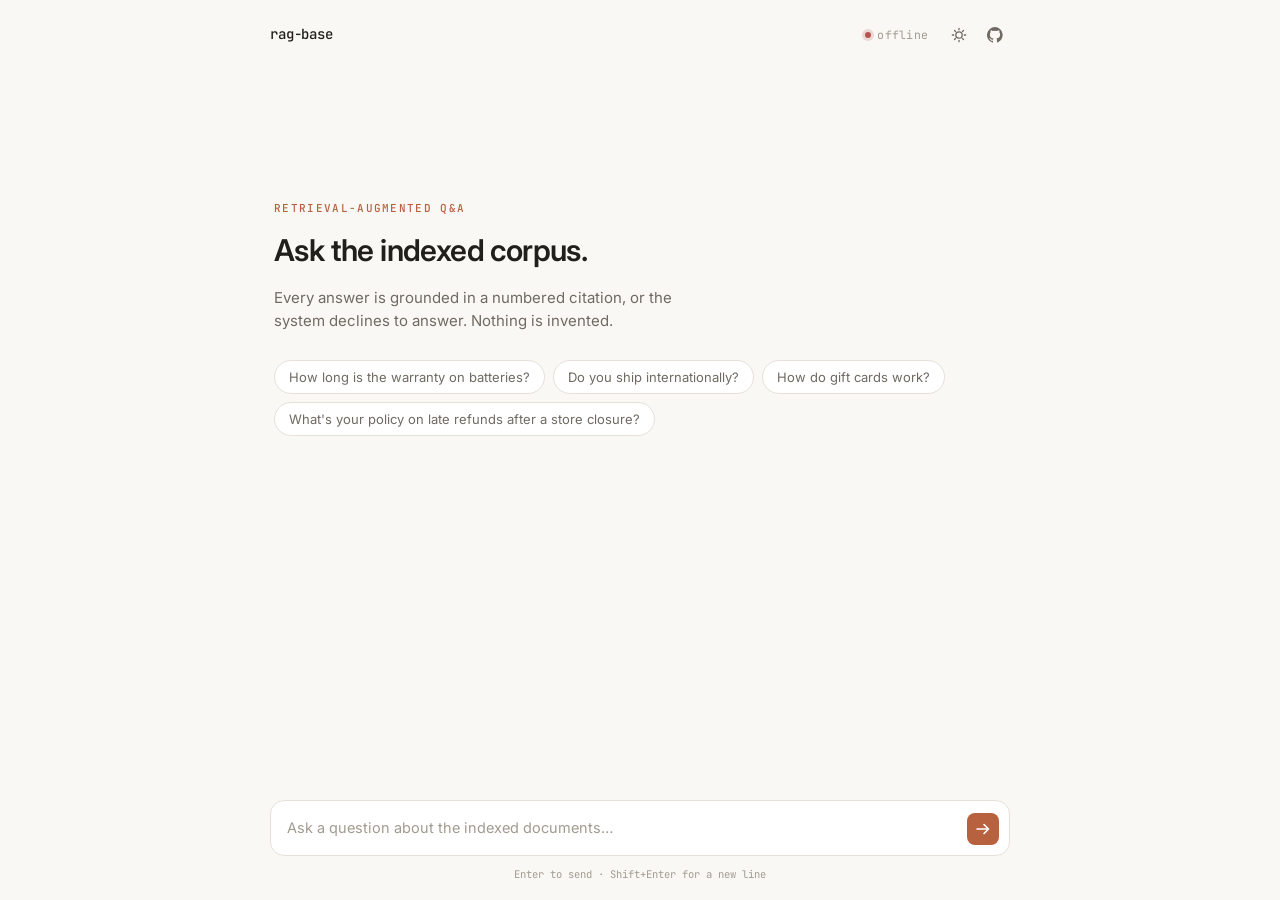
==== web/index.html @ 1f2db1ea "Add clarification-seeking: ask instead of guessing on underspecified questions New NEEDS_CLARIFICATI" ====
<!doctype html>
<html lang="en">
<head>
<meta charset="utf-8" />
<meta name="viewport" content="width=device-width, initial-scale=1" />
<title>rag-base</title>
<link rel="icon" href="data:," />
<link rel="preconnect" href="https://fonts.googleapis.com" />
<link rel="preconnect" href="https://fonts.gstatic.com" crossorigin />
<link href="https://fonts.googleapis.com/css2?family=Inter:wght@400;500;600;700&family=JetBrains+Mono:wght@400;500&display=swap" rel="stylesheet" />
<link rel="stylesheet" href="styles.css" />
</head>
<body>
<div class="app">

  <header class="topbar">
    <div class="brand">
      <span class="brand-mark" id="brand-name">rag-base</span>
    </div>
    <div class="topbar-right">
      <div class="index-status" id="index-status">
        <span class="dot" id="status-dot"></span>
        <span id="status-text">connecting&hellip;</span>
      </div>
      <button class="icon-btn" id="theme-toggle" title="Toggle theme" aria-label="Toggle theme">
        <svg id="icon-sun" width="16" height="16" viewBox="0 0 16 16" fill="none"><circle cx="8" cy="8" r="3.2" stroke="currentColor" stroke-width="1.3"/><path d="M8 1.3v1.4M8 13.3v1.4M2.7 8H1.3M14.7 8h-1.4M3.5 3.5l1 1M11.5 11.5l1 1M12.5 3.5l-1 1M4.5 11.5l-1 1" stroke="currentColor" stroke-width="1.3" stroke-linecap="round"/></svg>
        <svg id="icon-moon" width="16" height="16" viewBox="0 0 16 16" fill="none" style="display:none"><path d="M13.5 9.7A5.8 5.8 0 1 1 6.3 2.5a5 5 0 0 0 7.2 7.2z" stroke="currentColor" stroke-width="1.3" stroke-linejoin="round"/></svg>
      </button>
      <a class="icon-btn" id="source-link" href="https://github.com/jovanooovic/rag-base" target="_blank" rel="noopener" title="View source" aria-label="View source on GitHub">
        <svg width="16" height="16" viewBox="0 0 16 16" fill="currentColor"><path d="M8 0a8 8 0 0 0-2.53 15.59c.4.07.55-.17.55-.38l-.01-1.49c-2.23.48-2.7-1.07-2.7-1.07-.36-.93-.89-1.17-.89-1.17-.72-.5.06-.49.06-.49.8.06 1.23.83 1.23.83.71 1.23 1.87.87 2.33.67.07-.52.28-.87.5-1.08-1.78-.2-3.65-.89-3.65-3.96 0-.87.31-1.59.82-2.15-.08-.2-.36-1.02.08-2.13 0 0 .67-.22 2.2.82a7.6 7.6 0 0 1 4 0c1.53-1.04 2.2-.82 2.2-.82.44 1.11.16 1.93.08 2.13.51.56.82 1.28.82 2.15 0 3.08-1.88 3.75-3.66 3.95.29.25.54.73.54 1.48l-.01 2.2c0 .21.14.46.55.38A8 8 0 0 0 8 0z"/></svg>
      </a>
    </div>
  </header>

  <main class="chat" id="chat">
    <div class="empty-state" id="empty-state">
      <p class="empty-kicker">RETRIEVAL-AUGMENTED Q&amp;A</p>
      <h1>Ask the indexed corpus.</h1>
      <p class="empty-sub">Every answer is grounded in a numbered citation, or the system declines to answer. Nothing is invented.</p>
      <div class="suggestions" id="suggestions">
        <button class="chip" type="button">How long is the warranty on batteries?</button>
        <button class="chip" type="button">Do you ship internationally?</button>
        <button class="chip" type="button">How do gift cards work?</button>
        <button class="chip" type="button">What's your policy on late refunds after a store closure?</button>
      </div>
    </div>
  </main>

  <footer class="composer-wrap">
    <div class="composer">
      <textarea
        id="input"
        rows="1"
        placeholder="Ask a question about the indexed documents&hellip;"
        aria-label="Question"
      ></textarea>
      <button class="send-btn" id="send" aria-label="Send">
        <svg width="16" height="16" viewBox="0 0 16 16" fill="none"><path d="M2 8h11.5M9 3.5 13.5 8 9 12.5" stroke="currentColor" stroke-width="1.6" stroke-linecap="round" stroke-linejoin="round"/></svg>
      </button>
    </div>
    <p class="composer-hint">Enter to send &middot; Shift+Enter for a new line</p>
  </footer>

</div>

<template id="tpl-user">
  <div class="msg msg--user">
    <div class="bubble"></div>
  </div>
</template>

<template id="tpl-assistant">
  <div class="msg msg--assistant">
    <div class="bubble">
      <p class="answer-text"></p>
      <div class="citations"></div>
      <details class="retrieval-details">
        <summary>Retrieval details</summary>
        <table class="retrieval-table"><tbody></tbody></table>
      </details>
    </div>
    <div class="meta"></div>
  </div>
</template>

<template id="tpl-refusal">
  <div class="msg msg--assistant">
    <div class="bubble bubble--refused">
      <div class="refusal-label">Declined to answer</div>
      <p class="answer-text"></p>
    </div>
    <div class="meta"></div>
  </div>
</template>

<template id="tpl-clarify">
  <div class="msg msg--assistant">
    <div class="bubble bubble--clarify">
      <div class="clarify-label">Needs one more detail</div>
      <p class="answer-text"></p>
    </div>
    <div class="meta"></div>
  </div>
</template>

<template id="tpl-typing">
  <div class="msg msg--assistant msg--typing">
    <div class="bubble bubble--typing">
      <span class="typing-dot"></span><span class="typing-dot"></span><span class="typing-dot"></span>
    </div>
  </div>
</template>

<script src="app.js"></script>
</body>
</html>
---- web/styles.css ----
/* rag-base — chat console
   Warm, editorial dev-tool aesthetic. Deliberately not the blue/violet
   gradient-AI-chatbot template: one confident accent, restrained motion,
   monospace reserved for anything that is actually data.

   --accent is the only color a client deployment overrides (see /health's
   brand_accent, applied in app.js). --accent-strong/soft/soft-strong are
   derived from it via color-mix() so a single hex recolors the whole UI
   instead of four independently-maintained shades drifting out of sync. */

:root {
  --bg: #17161a;
  --bg-elevated: #201f24;
  --bg-elevated-2: #26242a;
  --border: #2d2b31;
  --border-soft: #232227;
  --text: #f2efea;
  --text-dim: #a6a1ac;
  --text-faint: #6d6a74;
  --accent: #cc7a5c;
  --accent-mix-toward: white;
  --accent-strong: color-mix(in srgb, var(--accent) 82%, var(--accent-mix-toward));
  --accent-soft: color-mix(in srgb, var(--accent) 14%, transparent);
  --accent-soft-strong: color-mix(in srgb, var(--accent) 24%, transparent);
  --warn: #d9a441;
  --warn-soft: rgba(217, 164, 65, 0.12);
  --ok: #7fae7a;
  --radius-sm: 6px;
  --radius: 10px;
  --radius-lg: 14px;
  --font-sans: "Inter", -apple-system, "Segoe UI", system-ui, sans-serif;
  --font-mono: "JetBrains Mono", ui-monospace, "SFMono-Regular", Menlo, monospace;
  --shadow-soft: 0 1px 2px rgba(0, 0, 0, 0.25), 0 8px 24px -12px rgba(0, 0, 0, 0.45);
  color-scheme: dark;
}

:root[data-theme="light"] {
  --bg: #faf8f5;
  --bg-elevated: #ffffff;
  --bg-elevated-2: #f2efe9;
  --border: #e6e1d9;
  --border-soft: #eeeae3;
  --text: #211f1c;
  --text-dim: #6f6a62;
  --text-faint: #a19b90;
  --accent: #b8613f;
  --accent-mix-toward: black;
  --accent-strong: color-mix(in srgb, var(--accent) 78%, var(--accent-mix-toward));
  --accent-soft: color-mix(in srgb, var(--accent) 10%, transparent);
  --accent-soft-strong: color-mix(in srgb, var(--accent) 18%, transparent);
  --warn: #a9761f;
  --warn-soft: rgba(169, 118, 31, 0.1);
  --shadow-soft: 0 1px 2px rgba(30, 25, 20, 0.06), 0 8px 24px -12px rgba(30, 25, 20, 0.18);
  color-scheme: light;
}

* { box-sizing: border-box; }

html, body {
  height: 100%;
  margin: 0;
}

body {
  background: var(--bg);
  color: var(--text);
  font-family: var(--font-sans);
  font-size: 15px;
  line-height: 1.55;
  -webkit-font-smoothing: antialiased;
  text-rendering: optimizeLegibility;
  transition: background-color 200ms ease, color 200ms ease;
}

.app {
  height: 100vh;
  display: flex;
  flex-direction: column;
  max-width: 780px;
  margin: 0 auto;
  padding: 0 20px;
}

/* ---------- topbar ---------- */

.topbar {
  display: flex;
  align-items: center;
  justify-content: space-between;
  padding: 20px 0 16px;
  flex-shrink: 0;
}

.brand {
  font-family: var(--font-mono);
  font-size: 14px;
  font-weight: 500;
  letter-spacing: -0.01em;
}

.topbar-right {
  display: flex;
  align-items: center;
  gap: 6px;
}

.index-status {
  display: flex;
  align-items: center;
  gap: 6px;
  font-family: var(--font-mono);
  font-size: 11.5px;
  color: var(--text-faint);
  letter-spacing: 0.02em;
  padding: 0 10px;
}

.dot {
  width: 6px;
  height: 6px;
  border-radius: 50%;
  background: var(--text-faint);
  transition: background-color 200ms ease, box-shadow 200ms ease;
}

.dot--ok { background: var(--ok); box-shadow: 0 0 0 3px color-mix(in srgb, var(--ok) 20%, transparent); }
.dot--warn { background: var(--warn); box-shadow: 0 0 0 3px color-mix(in srgb, var(--warn) 20%, transparent); }
.dot--off { background: #b5544f; box-shadow: 0 0 0 3px rgba(181, 84, 79, 0.2); }

.icon-btn {
  display: inline-flex;
  align-items: center;
  justify-content: center;
  width: 30px;
  height: 30px;
  border-radius: var(--radius-sm);
  border: 1px solid transparent;
  background: transparent;
  color: var(--text-dim);
  cursor: pointer;
  transition: background-color 150ms ease, color 150ms ease, border-color 150ms ease, transform 100ms ease;
}

.icon-btn:hover {
  background: var(--bg-elevated);
  border-color: var(--border);
  color: var(--text);
}

.icon-btn:active { transform: scale(0.92); }

/* ---------- chat area ---------- */

.chat {
  flex: 1;
  overflow-y: auto;
  padding: 8px 0 24px;
  scrollbar-width: thin;
  scrollbar-color: var(--border) transparent;
}

.chat::-webkit-scrollbar { width: 8px; }
.chat::-webkit-scrollbar-thumb { background: var(--border); border-radius: 8px; }

.empty-state {
  padding: 14vh 4px 0;
  animation: rise 400ms cubic-bezier(0.16, 1, 0.3, 1);
}

.empty-kicker {
  font-family: var(--font-mono);
  font-size: 11px;
  font-weight: 500;
  letter-spacing: 0.12em;
  color: var(--accent);
  margin: 0 0 10px;
}

.empty-state h1 {
  font-size: 30px;
  font-weight: 600;
  letter-spacing: -0.02em;
  margin: 0 0 12px;
  color: var(--text);
}

.empty-sub {
  color: var(--text-dim);
  font-size: 15px;
  max-width: 46ch;
  margin: 0 0 28px;
}

.suggestions {
  display: flex;
  flex-wrap: wrap;
  gap: 8px;
}

.chip {
  font-family: var(--font-sans);
  font-size: 13px;
  color: var(--text-dim);
  background: var(--bg-elevated);
  border: 1px solid var(--border);
  border-radius: 999px;
  padding: 8px 14px;
  cursor: pointer;
  transition: border-color 150ms ease, color 150ms ease, transform 120ms ease, background-color 150ms ease;
}

.chip:hover {
  border-color: var(--accent);
  color: var(--text);
  background: var(--accent-soft);
  transform: translateY(-1px);
}

.chip:active { transform: translateY(0) scale(0.98); }

/* ---------- messages ---------- */

.msg {
  display: flex;
  flex-direction: column;
  margin: 0 0 22px;
  animation: rise 320ms cubic-bezier(0.16, 1, 0.3, 1);
}

@keyframes rise {
  from { opacity: 0; transform: translateY(8px); }
  to { opacity: 1; transform: translateY(0); }
}

.msg--user { align-items: flex-end; }
.msg--assistant { align-items: flex-start; }

.msg--user .bubble {
  background: var(--accent);
  color: #fff;
  border-radius: var(--radius-lg) var(--radius-lg) 4px var(--radius-lg);
  padding: 10px 15px;
  max-width: 80%;
  font-size: 14.5px;
}

:root[data-theme="light"] .msg--user .bubble { color: #fff8f5; }

.msg--assistant .bubble {
  background: var(--bg-elevated);
  border: 1px solid var(--border-soft);
  border-radius: var(--radius-lg) var(--radius-lg) var(--radius-lg) 4px;
  padding: 14px 16px;
  max-width: 92%;
  box-shadow: var(--shadow-soft);
}

.answer-text {
  margin: 0;
  white-space: pre-wrap;
  color: var(--text);
}

.word {
  display: inline-block;
  opacity: 0;
  animation: word-in 380ms cubic-bezier(0.16, 1, 0.3, 1) forwards;
}

@keyframes word-in {
  from { opacity: 0; transform: translateY(4px); filter: blur(2px); }
  to { opacity: 1; transform: translateY(0); filter: blur(0); }
}

/* ---------- citations ---------- */

.citations {
  display: flex;
  flex-wrap: wrap;
  gap: 6px;
  margin-top: 12px;
}

.citation-chip {
  appearance: none;
  font: inherit;
  font-family: var(--font-mono);
  font-size: 11.5px;
  color: var(--text-dim);
  background: var(--bg-elevated-2);
  border: 1px solid var(--border);
  border-radius: 6px;
  padding: 4px 8px;
  cursor: pointer;
  position: relative;
  transition: border-color 150ms ease, color 150ms ease, background-color 150ms ease;
}

.citation-chip:hover, .citation-chip.is-open {
  border-color: var(--accent);
  color: var(--text);
  background: var(--accent-soft);
}

.citation-pop {
  display: none;
  position: absolute;
  bottom: calc(100% + 8px);
  left: 0;
  width: 280px;
  background: var(--bg-elevated-2);
  border: 1px solid var(--border);
  border-radius: var(--radius);
  padding: 12px 13px;
  box-shadow: var(--shadow-soft);
  z-index: 5;
  cursor: default;
  animation: rise 160ms ease-out;
}

.citation-chip.is-open .citation-pop { display: block; }

.citation-pop-source {
  font-family: var(--font-mono);
  font-size: 11px;
  color: var(--accent-strong);
  margin-bottom: 6px;
  word-break: break-word;
}

.citation-pop-excerpt {
  font-size: 12.5px;
  line-height: 1.5;
  color: var(--text-dim);
}

/* ---------- retrieval details ---------- */

.retrieval-details {
  margin-top: 12px;
  border-top: 1px solid var(--border-soft);
  padding-top: 10px;
}

.retrieval-details summary {
  font-family: var(--font-mono);
  font-size: 11px;
  letter-spacing: 0.04em;
  color: var(--text-faint);
  cursor: pointer;
  list-style: none;
  user-select: none;
}

.retrieval-details summary::-webkit-details-marker { display: none; }
.retrieval-details summary::before { content: "\25B8  "; }
.retrieval-details[open] summary::before { content: "\25BE  "; }

.retrieval-table {
  width: 100%;
  border-collapse: collapse;
  margin-top: 8px;
  font-family: var(--font-mono);
  font-size: 11.5px;
}

.retrieval-table td {
  padding: 4px 6px;
  color: var(--text-dim);
  border-top: 1px solid var(--border-soft);
  white-space: nowrap;
  overflow: hidden;
  text-overflow: ellipsis;
  max-width: 200px;
}

.retrieval-table td:last-child { text-align: right; color: var(--text-faint); }

/* ---------- refusal ---------- */

/* .msg--assistant .bubble (two classes) otherwise outranks a single
   .bubble--refused/.bubble--clarify class and silently wins the cascade --
   qualified the same way here so the state color actually renders. */
.msg--assistant .bubble--refused {
  background: var(--warn-soft);
  border: 1px solid color-mix(in srgb, var(--warn) 35%, transparent);
}

.refusal-label {
  font-family: var(--font-mono);
  font-size: 11px;
  font-weight: 500;
  letter-spacing: 0.04em;
  color: var(--warn);
  margin-bottom: 6px;
}

.bubble--refused .answer-text { color: var(--text-dim); }

/* ---------- clarification ---------- */

.msg--assistant .bubble--clarify {
  background: var(--accent-soft);
  border: 1px solid color-mix(in srgb, var(--accent) 35%, transparent);
}

.clarify-label {
  font-family: var(--font-mono);
  font-size: 11px;
  font-weight: 500;
  letter-spacing: 0.04em;
  color: var(--accent-strong);
  margin-bottom: 6px;
}

/* ---------- meta row ---------- */

.meta {
  font-family: var(--font-mono);
  font-size: 11px;
  color: var(--text-faint);
  margin-top: 6px;
  padding: 0 4px;
  font-variant-numeric: tabular-nums;
}

/* ---------- typing indicator ---------- */

.bubble--typing {
  display: flex;
  gap: 4px;
  align-items: center;
  padding: 14px 16px;
}

.typing-dot {
  width: 5px;
  height: 5px;
  border-radius: 50%;
  background: var(--text-faint);
  animation: bounce 1.1s ease-in-out infinite;
}

.typing-dot:nth-child(2) { animation-delay: 0.15s; }
.typing-dot:nth-child(3) { animation-delay: 0.3s; }

@keyframes bounce {
  0%, 60%, 100% { transform: translateY(0); opacity: 0.5; }
  30% { transform: translateY(-3px); opacity: 1; }
}

/* ---------- composer ---------- */

.composer-wrap {
  flex-shrink: 0;
  padding: 0 0 18px;
}

.composer {
  display: flex;
  align-items: flex-end;
  gap: 8px;
  background: var(--bg-elevated);
  border: 1px solid var(--border);
  border-radius: var(--radius-lg);
  padding: 10px 10px 10px 16px;
  transition: border-color 150ms ease, box-shadow 150ms ease;
}

.composer:focus-within {
  border-color: var(--accent);
  box-shadow: 0 0 0 3px var(--accent-soft);
}

#input {
  flex: 1;
  resize: none;
  border: none;
  outline: none;
  background: transparent;
  color: var(--text);
  font-family: var(--font-sans);
  font-size: 14.5px;
  line-height: 1.5;
  max-height: 160px;
  padding: 6px 0;
}

#input::placeholder { color: var(--text-faint); }

.send-btn {
  flex-shrink: 0;
  width: 32px;
  height: 32px;
  border-radius: 8px;
  border: none;
  background: var(--accent);
  color: #fff;
  display: inline-flex;
  align-items: center;
  justify-content: center;
  cursor: pointer;
  transition: background-color 150ms ease, transform 100ms ease, opacity 150ms ease;
}

.send-btn:hover { background: var(--accent-strong); }
.send-btn:active { transform: scale(0.92); }
.send-btn:disabled { opacity: 0.35; cursor: default; }
.send-btn:disabled:hover { background: var(--accent); }

.composer-hint {
  font-family: var(--font-mono);
  font-size: 10.5px;
  color: var(--text-faint);
  text-align: center;
  margin: 10px 0 0;
}

@media (max-width: 560px) {
  .app { padding: 0 14px; }
  .empty-state { padding-top: 8vh; }
  .empty-state h1 { font-size: 24px; }
  .composer-hint { display: none; }
}
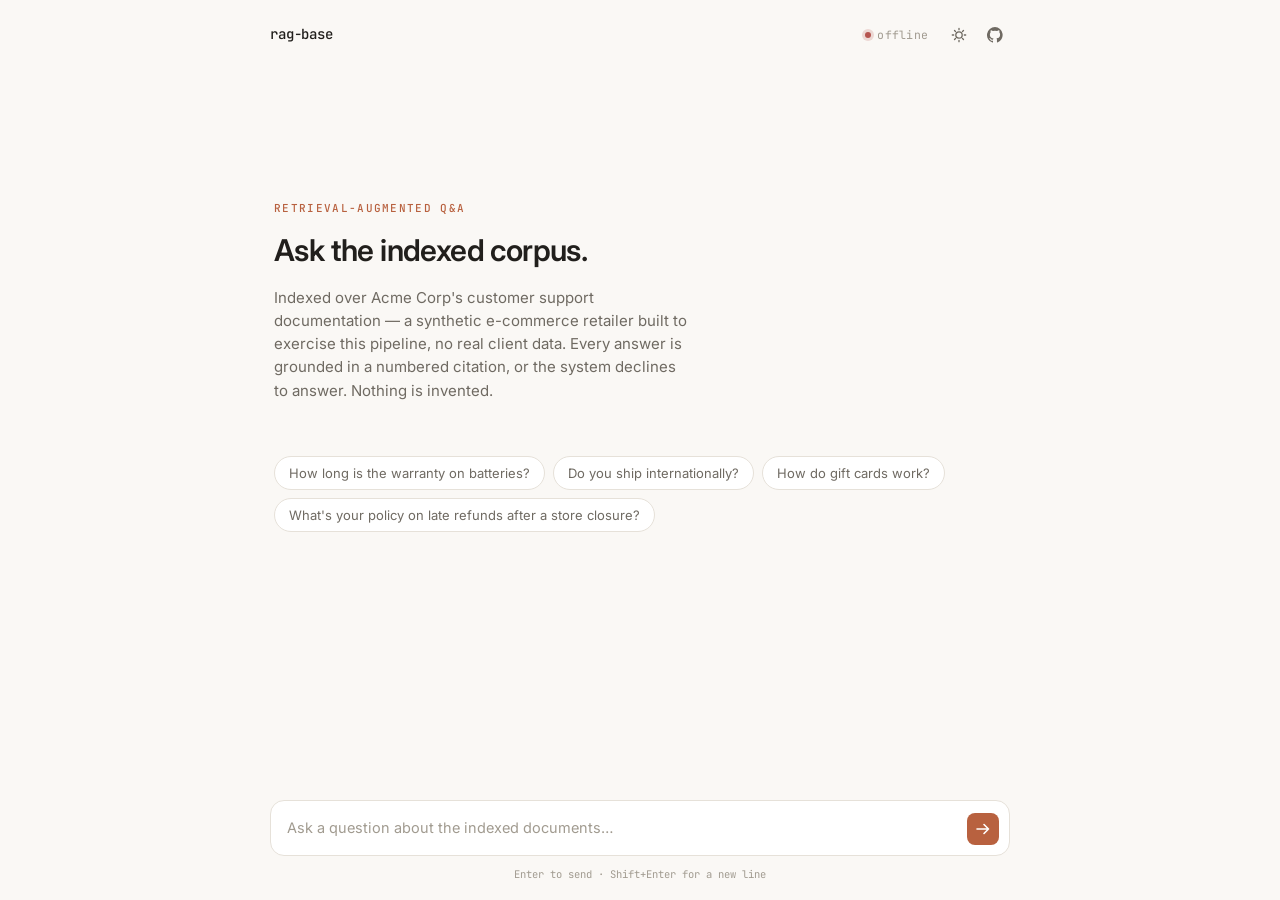
==== commit 790545f8: "Show what's in the corpus on the empty state, not just example questions A visitor landing on the ch" ====
--- a/web/index.html
+++ b/web/index.html
@@ -36,7 +36,14 @@
     <div class="empty-state" id="empty-state">
       <p class="empty-kicker">RETRIEVAL-AUGMENTED Q&amp;A</p>
       <h1>Ask the indexed corpus.</h1>
-      <p class="empty-sub">Every answer is grounded in a numbered citation, or the system declines to answer. Nothing is invented.</p>
+      <p class="empty-sub" id="empty-sub">
+        Indexed over Acme Corp's customer support documentation — a synthetic
+        e-commerce retailer built to exercise this pipeline, no real client data.
+        Every answer is grounded in a numbered citation, or the system declines
+        to answer. Nothing is invented.
+      </p>
+      <p class="topics-label" id="topics-label" hidden>In the knowledge base</p>
+      <div class="topics" id="topics"></div>
       <div class="suggestions" id="suggestions">
         <button class="chip" type="button">How long is the warranty on batteries?</button>
         <button class="chip" type="button">Do you ship internationally?</button>
--- a/web/styles.css
+++ b/web/styles.css
@@ -191,6 +191,33 @@
   margin: 0 0 28px;
 }
 
+.topics-label {
+  font-family: var(--font-mono);
+  font-size: 10.5px;
+  font-weight: 500;
+  letter-spacing: 0.08em;
+  text-transform: uppercase;
+  color: var(--text-faint);
+  margin: 0 0 8px;
+}
+
+.topics {
+  display: flex;
+  flex-wrap: wrap;
+  gap: 6px;
+  margin: 0 0 26px;
+}
+
+.topic-pill {
+  font-family: var(--font-mono);
+  font-size: 11px;
+  color: var(--text-dim);
+  background: var(--bg-elevated-2);
+  border: 1px solid var(--border-soft);
+  border-radius: 999px;
+  padding: 4px 11px;
+}
+
 .suggestions {
   display: flex;
   flex-wrap: wrap;
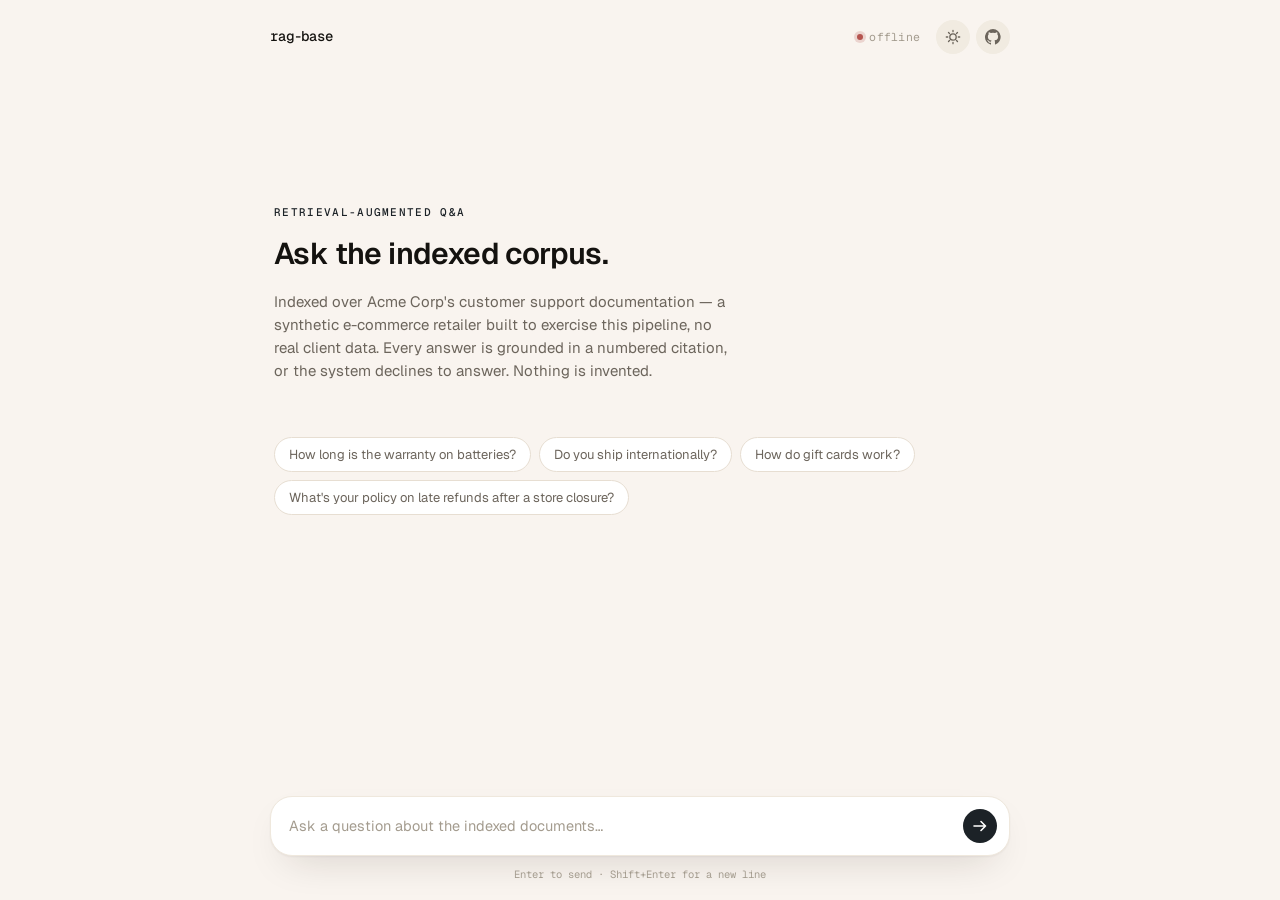
==== commit b77f05bf: "Restyle to a warm-cream, near-monochrome look (visual only) Repalette + font swap to match a referen" ====
--- a/web/index.html
+++ b/web/index.html
@@ -7,7 +7,7 @@
 <link rel="icon" href="data:," />
 <link rel="preconnect" href="https://fonts.googleapis.com" />
 <link rel="preconnect" href="https://fonts.gstatic.com" crossorigin />
-<link href="https://fonts.googleapis.com/css2?family=Inter:wght@400;500;600;700&family=JetBrains+Mono:wght@400;500&display=swap" rel="stylesheet" />
+<link href="https://fonts.googleapis.com/css2?family=Geist:wght@400;500;600;700&family=Geist+Mono:wght@400;500&display=swap" rel="stylesheet" />
 <link rel="stylesheet" href="styles.css" />
 </head>
 <body>
--- a/web/styles.css
+++ b/web/styles.css
@@ -1,7 +1,8 @@
 /* rag-base — chat console
-   Warm, editorial dev-tool aesthetic. Deliberately not the blue/violet
-   gradient-AI-chatbot template: one confident accent, restrained motion,
-   monospace reserved for anything that is actually data.
+   Warm cream ground, near-monochrome ink-and-stone accents, soft pill shapes.
+   Deliberately not the blue/violet gradient-AI-chatbot template: one
+   confident neutral accent, restrained motion, monospace reserved for
+   anything that is actually data.
 
    --accent is the only color a client deployment overrides (see /health's
    brand_accent, applied in app.js). --accent-strong/soft/soft-strong are
@@ -9,15 +10,15 @@
    instead of four independently-maintained shades drifting out of sync. */
 
 :root {
-  --bg: #17161a;
-  --bg-elevated: #201f24;
-  --bg-elevated-2: #26242a;
-  --border: #2d2b31;
-  --border-soft: #232227;
-  --text: #f2efea;
-  --text-dim: #a6a1ac;
-  --text-faint: #6d6a74;
-  --accent: #cc7a5c;
+  --bg: #1c1b1a;
+  --bg-elevated: #252322;
+  --bg-elevated-2: #2c2a28;
+  --border: #38352f;
+  --border-soft: #2b2926;
+  --text: #f5f2ec;
+  --text-dim: #aaa59c;
+  --text-faint: #746f66;
+  --accent: #6b6255;
   --accent-mix-toward: white;
   --accent-strong: color-mix(in srgb, var(--accent) 82%, var(--accent-mix-toward));
   --accent-soft: color-mix(in srgb, var(--accent) 14%, transparent);
@@ -25,32 +26,32 @@
   --warn: #d9a441;
   --warn-soft: rgba(217, 164, 65, 0.12);
   --ok: #7fae7a;
-  --radius-sm: 6px;
-  --radius: 10px;
-  --radius-lg: 14px;
-  --font-sans: "Inter", -apple-system, "Segoe UI", system-ui, sans-serif;
-  --font-mono: "JetBrains Mono", ui-monospace, "SFMono-Regular", Menlo, monospace;
-  --shadow-soft: 0 1px 2px rgba(0, 0, 0, 0.25), 0 8px 24px -12px rgba(0, 0, 0, 0.45);
+  --radius-sm: 10px;
+  --radius: 16px;
+  --radius-lg: 22px;
+  --font-sans: "Geist", -apple-system, "Segoe UI", system-ui, sans-serif;
+  --font-mono: "Geist Mono", ui-monospace, "SFMono-Regular", Menlo, monospace;
+  --shadow-soft: 0 1px 2px rgba(0, 0, 0, 0.2), 0 12px 32px -14px rgba(0, 0, 0, 0.5);
   color-scheme: dark;
 }
 
 :root[data-theme="light"] {
-  --bg: #faf8f5;
+  --bg: #f9f4ef;
   --bg-elevated: #ffffff;
-  --bg-elevated-2: #f2efe9;
-  --border: #e6e1d9;
-  --border-soft: #eeeae3;
-  --text: #211f1c;
-  --text-dim: #6f6a62;
-  --text-faint: #a19b90;
-  --accent: #b8613f;
-  --accent-mix-toward: black;
-  --accent-strong: color-mix(in srgb, var(--accent) 78%, var(--accent-mix-toward));
-  --accent-soft: color-mix(in srgb, var(--accent) 10%, transparent);
-  --accent-soft-strong: color-mix(in srgb, var(--accent) 18%, transparent);
+  --bg-elevated-2: #f1ebe1;
+  --border: #e7ded2;
+  --border-soft: #efe8dd;
+  --text: #14120f;
+  --text-dim: #6c655c;
+  --text-faint: #a49c8f;
+  --accent: #1c2227;
+  --accent-mix-toward: white;
+  --accent-strong: color-mix(in srgb, var(--accent) 84%, var(--accent-mix-toward));
+  --accent-soft: color-mix(in srgb, var(--accent) 8%, transparent);
+  --accent-soft-strong: color-mix(in srgb, var(--accent) 16%, transparent);
   --warn: #a9761f;
   --warn-soft: rgba(169, 118, 31, 0.1);
-  --shadow-soft: 0 1px 2px rgba(30, 25, 20, 0.06), 0 8px 24px -12px rgba(30, 25, 20, 0.18);
+  --shadow-soft: 0 1px 2px rgba(30, 22, 12, 0.05), 0 16px 40px -18px rgba(30, 22, 12, 0.22);
   color-scheme: light;
 }
 
@@ -131,11 +132,11 @@
   display: inline-flex;
   align-items: center;
   justify-content: center;
-  width: 30px;
-  height: 30px;
-  border-radius: var(--radius-sm);
+  width: 34px;
+  height: 34px;
+  border-radius: 50%;
   border: 1px solid transparent;
-  background: transparent;
+  background: var(--bg-elevated-2);
   color: var(--text-dim);
   cursor: pointer;
   transition: background-color 150ms ease, color 150ms ease, border-color 150ms ease, transform 100ms ease;
@@ -270,8 +271,6 @@
   max-width: 80%;
   font-size: 14.5px;
 }
-
-:root[data-theme="light"] .msg--user .bubble { color: #fff8f5; }
 
 .msg--assistant .bubble {
   background: var(--bg-elevated);
@@ -488,9 +487,10 @@
   align-items: flex-end;
   gap: 8px;
   background: var(--bg-elevated);
-  border: 1px solid var(--border);
+  border: 1px solid var(--border-soft);
   border-radius: var(--radius-lg);
-  padding: 10px 10px 10px 16px;
+  padding: 12px 12px 12px 18px;
+  box-shadow: var(--shadow-soft);
   transition: border-color 150ms ease, box-shadow 150ms ease;
 }
 
@@ -517,9 +517,9 @@
 
 .send-btn {
   flex-shrink: 0;
-  width: 32px;
-  height: 32px;
-  border-radius: 8px;
+  width: 34px;
+  height: 34px;
+  border-radius: 50%;
   border: none;
   background: var(--accent);
   color: #fff;
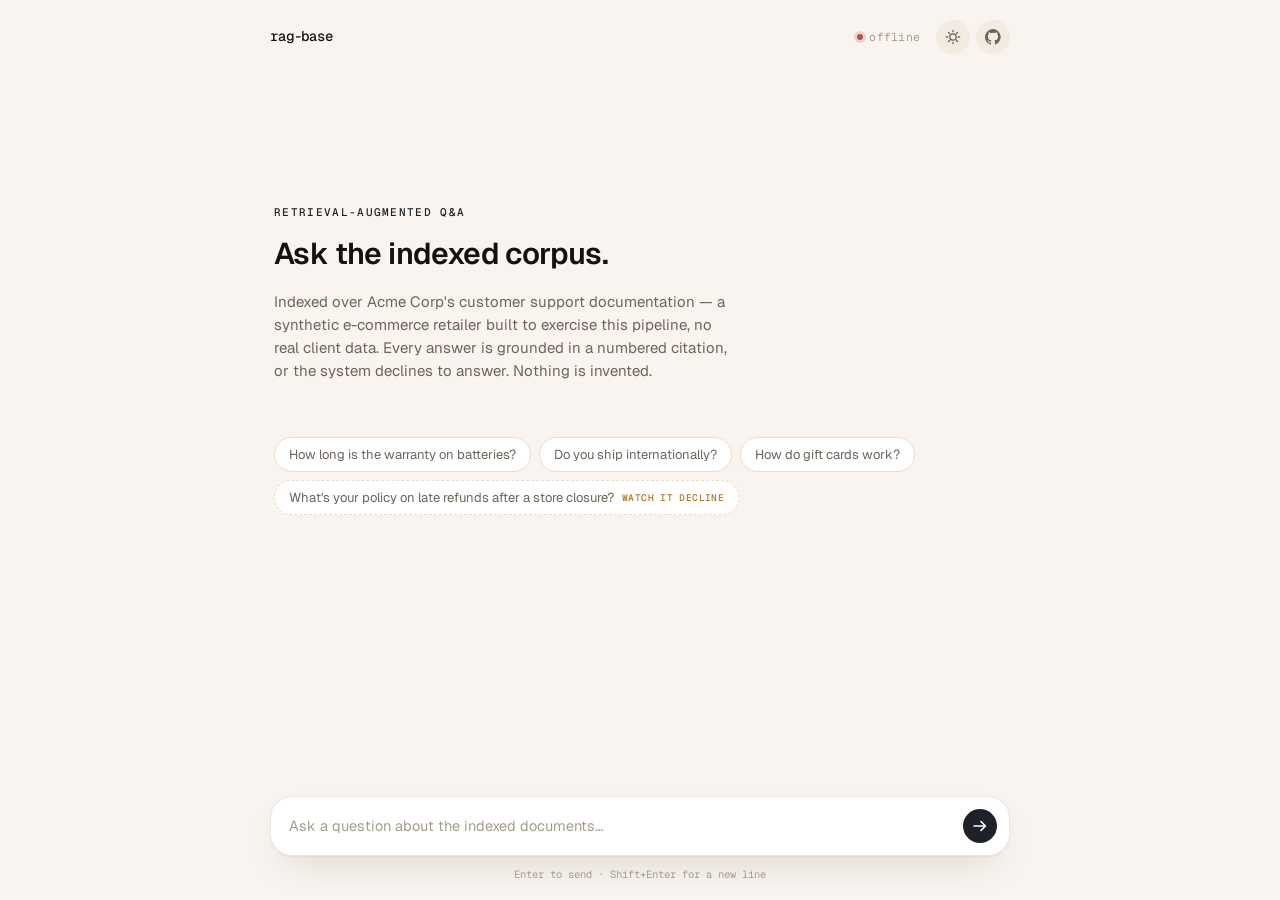
==== commit 4004d40e: "Label the refusal-demo suggestion chip so it reads as intentional One of the four empty-state sugges" ====
--- a/web/index.html
+++ b/web/index.html
@@ -48,7 +48,9 @@
         <button class="chip" type="button">How long is the warranty on batteries?</button>
         <button class="chip" type="button">Do you ship internationally?</button>
         <button class="chip" type="button">How do gift cards work?</button>
-        <button class="chip" type="button">What's your policy on late refunds after a store closure?</button>
+        <button class="chip chip--demo" type="button"
+          data-question="What's your policy on late refunds after a store closure?"
+          title="Not covered by the indexed documents — watch it decline instead of guessing.">What's your policy on late refunds after a store closure? <span class="chip-tag">watch it decline</span></button>
       </div>
     </div>
   </main>
@@ -70,6 +72,19 @@
 
 </div>
 
+<div class="doc-modal" id="doc-modal" hidden>
+  <div class="doc-modal-backdrop" id="doc-modal-backdrop"></div>
+  <div class="doc-modal-panel" role="dialog" aria-modal="true" aria-labelledby="doc-modal-title">
+    <div class="doc-modal-header">
+      <span class="doc-modal-title" id="doc-modal-title"></span>
+      <button class="icon-btn" id="doc-modal-close" aria-label="Close document preview">
+        <svg width="14" height="14" viewBox="0 0 16 16" fill="none"><path d="M3 3l10 10M13 3 3 13" stroke="currentColor" stroke-width="1.6" stroke-linecap="round"/></svg>
+      </button>
+    </div>
+    <div class="doc-modal-body" id="doc-modal-body"></div>
+  </div>
+</div>
+
 <template id="tpl-user">
   <div class="msg msg--user">
     <div class="bubble"></div>
@@ -82,8 +97,8 @@
       <p class="answer-text"></p>
       <div class="citations"></div>
       <details class="retrieval-details">
-        <summary>Retrieval details</summary>
-        <table class="retrieval-table"><tbody></tbody></table>
+        <summary>Top retrieved match</summary>
+        <div class="best-match"></div>
       </details>
     </div>
     <div class="meta"></div>
--- a/web/styles.css
+++ b/web/styles.css
@@ -246,6 +246,20 @@
 
 .chip:active { transform: translateY(0) scale(0.98); }
 
+.chip--demo { border-style: dashed; }
+
+.chip-tag {
+  display: inline-block;
+  margin-left: 5px;
+  font-family: var(--font-mono);
+  font-size: 9.5px;
+  font-weight: 500;
+  letter-spacing: 0.04em;
+  text-transform: uppercase;
+  color: var(--warn);
+  vertical-align: 1px;
+}
+
 /* ---------- messages ---------- */
 
 .msg {
@@ -331,9 +345,10 @@
 .citation-pop {
   display: none;
   position: absolute;
-  bottom: calc(100% + 8px);
+  top: calc(100% + 8px);
   left: 0;
   width: 280px;
+  max-width: min(280px, 80vw);
   background: var(--bg-elevated-2);
   border: 1px solid var(--border);
   border-radius: var(--radius);
@@ -344,13 +359,17 @@
   animation: rise 160ms ease-out;
 }
 
-.citation-chip.is-open .citation-pop { display: block; }
+.citation-chip.is-open .citation-pop,
+.citation-chip:hover .citation-pop,
+.citation-chip:focus-visible .citation-pop {
+  display: block;
+}
 
 .citation-pop-source {
   font-family: var(--font-mono);
   font-size: 11px;
   color: var(--accent-strong);
-  margin-bottom: 6px;
+  margin-top: 8px;
   word-break: break-word;
 }
 
@@ -359,6 +378,24 @@
   line-height: 1.5;
   color: var(--text-dim);
 }
+
+.citation-pop-excerpt--quote {
+  font-style: italic;
+  color: var(--text);
+}
+
+.citation-pop-open {
+  margin-top: 9px;
+  padding-top: 9px;
+  border-top: 1px solid var(--border);
+  font-family: var(--font-mono);
+  font-size: 11px;
+  font-weight: 500;
+  color: var(--accent-strong);
+  cursor: pointer;
+}
+
+.citation-pop-open:hover { text-decoration: underline; }
 
 /* ---------- retrieval details ---------- */
 
@@ -382,25 +419,9 @@
 .retrieval-details summary::before { content: "\25B8  "; }
 .retrieval-details[open] summary::before { content: "\25BE  "; }
 
-.retrieval-table {
-  width: 100%;
-  border-collapse: collapse;
+.best-match {
   margin-top: 8px;
-  font-family: var(--font-mono);
-  font-size: 11.5px;
-}
-
-.retrieval-table td {
-  padding: 4px 6px;
-  color: var(--text-dim);
-  border-top: 1px solid var(--border-soft);
-  white-space: nowrap;
-  overflow: hidden;
-  text-overflow: ellipsis;
-  max-width: 200px;
-}
-
-.retrieval-table td:last-child { text-align: right; color: var(--text-faint); }
+}
 
 /* ---------- refusal ---------- */
 
@@ -543,9 +564,145 @@
   margin: 10px 0 0;
 }
 
+/* ---------- document preview modal ---------- */
+
+.doc-modal {
+  position: fixed;
+  inset: 0;
+  z-index: 50;
+  display: flex;
+  align-items: center;
+  justify-content: center;
+  padding: 24px;
+}
+
+.doc-modal[hidden] { display: none; }
+
+.doc-modal-backdrop {
+  position: absolute;
+  inset: 0;
+  background: rgba(20, 18, 15, 0.5);
+}
+
+:root[data-theme="light"] .doc-modal-backdrop { background: rgba(20, 18, 15, 0.32); }
+
+.doc-modal-panel {
+  position: relative;
+  width: min(880px, 100%);
+  height: min(720px, 100%);
+  background: var(--bg-elevated);
+  border: 1px solid var(--border-soft);
+  border-radius: var(--radius-lg);
+  box-shadow: var(--shadow-soft);
+  display: flex;
+  flex-direction: column;
+  overflow: hidden;
+  animation: rise 200ms cubic-bezier(0.16, 1, 0.3, 1);
+}
+
+.doc-modal-header {
+  display: flex;
+  align-items: center;
+  justify-content: space-between;
+  gap: 12px;
+  padding: 12px 10px 12px 18px;
+  border-bottom: 1px solid var(--border-soft);
+  flex-shrink: 0;
+}
+
+.doc-modal-title {
+  font-family: var(--font-mono);
+  font-size: 12.5px;
+  color: var(--text-dim);
+  overflow: hidden;
+  text-overflow: ellipsis;
+  white-space: nowrap;
+}
+
+.doc-modal-body {
+  flex: 1;
+  overflow: auto;
+  background: var(--bg);
+}
+
+.doc-frame {
+  width: 100%;
+  height: 100%;
+  border: none;
+  display: block;
+}
+
+.doc-status {
+  padding: 40px 20px;
+  text-align: center;
+  font-family: var(--font-mono);
+  font-size: 12.5px;
+  color: var(--text-faint);
+}
+
+.doc-status--error { color: #c96a5f; }
+
+.doc-text {
+  margin: 0;
+  padding: 20px;
+  white-space: pre-wrap;
+  font-family: var(--font-mono);
+  font-size: 12.5px;
+  line-height: 1.6;
+  color: var(--text);
+}
+
+.doc-sheets { padding: 16px; }
+
+.doc-sheet { margin-bottom: 24px; }
+
+.doc-sheet h4 {
+  font-family: var(--font-mono);
+  font-size: 11px;
+  letter-spacing: 0.04em;
+  color: var(--text-faint);
+  text-transform: uppercase;
+  margin: 0 0 8px;
+}
+
+.doc-sheet table {
+  border-collapse: collapse;
+  font-size: 12.5px;
+  background: var(--bg-elevated);
+}
+
+.doc-sheet td, .doc-sheet th {
+  border: 1px solid var(--border-soft);
+  padding: 5px 9px;
+  color: var(--text);
+}
+
+/* docx-preview renders its own page-like markup with an inline white
+   background (it's imitating a printed page) -- give it room to breathe
+   against our themed background instead of fighting its own styling. */
+.doc-modal-body .docx-wrapper {
+  background: var(--bg-elevated-2);
+  padding: 24px 0;
+}
+
+/* The cited passage, jumped-to and marked on open -- see highlightPreText /
+   highlightRenderedText / highlightTableRow in app.js. */
+.doc-highlight {
+  background: var(--accent-soft-strong);
+  color: var(--text);
+  border-radius: 3px;
+  box-shadow: 0 0 0 2px var(--accent-soft-strong);
+}
+
+tr.doc-highlight-row td {
+  background: var(--accent-soft-strong);
+}
+
 @media (max-width: 560px) {
   .app { padding: 0 14px; }
   .empty-state { padding-top: 8vh; }
   .empty-state h1 { font-size: 24px; }
   .composer-hint { display: none; }
-}
+  .doc-modal { padding: 0; }
+  .doc-modal-panel { width: 100%; height: 100%; border-radius: 0; }
+}
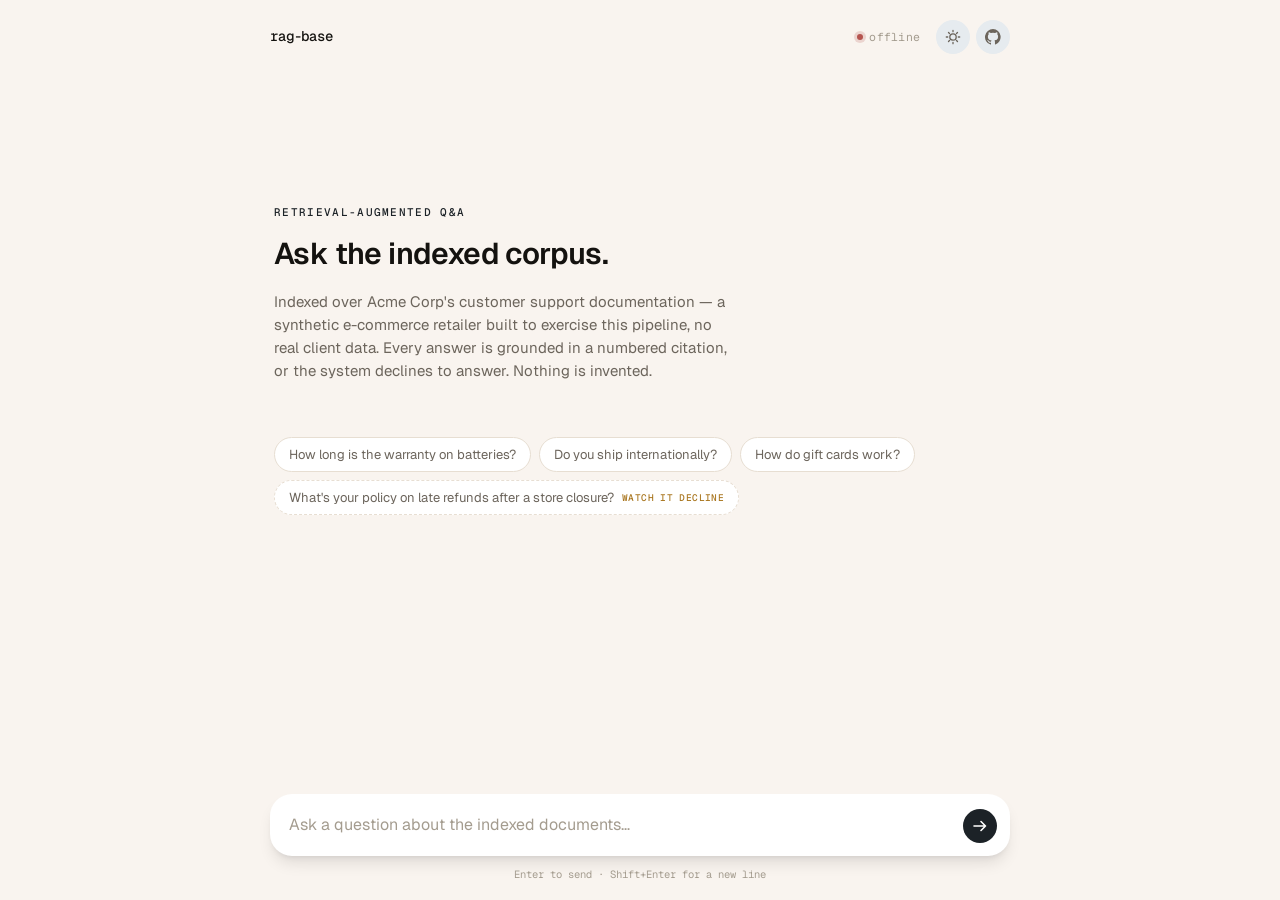
==== commit 13e27ee7: "Close the loop: reader feedback becomes draft eval cases The eval harness could only ever measure qu" ====
--- a/web/index.html
+++ b/web/index.html
@@ -101,7 +101,19 @@
         <div class="best-match"></div>
       </details>
     </div>
-    <div class="meta"></div>
+    <div class="meta-row">
+      <div class="meta"></div>
+      <div class="vote" role="group" aria-label="Was this answer useful?">
+        <button class="vote-btn" data-verdict="up" title="This answered my question"
+          aria-label="Helpful">
+          <svg width="13" height="13" viewBox="0 0 16 16" fill="none" aria-hidden="true"><path d="M5 14V6.5l3.2-4.2a1.2 1.2 0 0 1 2.1 1l-.8 2.9h3.3a1.4 1.4 0 0 1 1.35 1.75l-1.2 4.6A1.8 1.8 0 0 1 11.2 14H5zM5 14H2.6V6.9H5" stroke="currentColor" stroke-width="1.3" stroke-linejoin="round"/></svg>
+        </button>
+        <button class="vote-btn" data-verdict="down" title="This was wrong or unhelpful"
+          aria-label="Not helpful">
+          <svg width="13" height="13" viewBox="0 0 16 16" fill="none" aria-hidden="true"><path d="M11 2v7.5l-3.2 4.2a1.2 1.2 0 0 1-2.1-1l.8-2.9H3.2A1.4 1.4 0 0 1 1.85 8.05l1.2-4.6A1.8 1.8 0 0 1 4.8 2H11zm0 0h2.4v7.1H11" stroke="currentColor" stroke-width="1.3" stroke-linejoin="round"/></svg>
+        </button>
+      </div>
+    </div>
   </div>
 </template>
 
--- a/web/styles.css
+++ b/web/styles.css
@@ -32,6 +32,11 @@
   --font-sans: "Geist", -apple-system, "Segoe UI", system-ui, sans-serif;
   --font-mono: "Geist Mono", ui-monospace, "SFMono-Regular", Menlo, monospace;
   --shadow-soft: 0 1px 2px rgba(0, 0, 0, 0.2), 0 12px 32px -14px rgba(0, 0, 0, 0.5);
+  /* Icon chrome runs cool-neutral, deliberately off the warm bg scale --
+     the same considered temperature contrast the reference design uses for
+     its icon rail against a warm page ground. */
+  --icon-chrome: #26292d;
+  --icon-chrome-hover: #2e3237;
   color-scheme: dark;
 }
 
@@ -51,7 +56,9 @@
   --accent-soft-strong: color-mix(in srgb, var(--accent) 16%, transparent);
   --warn: #a9761f;
   --warn-soft: rgba(169, 118, 31, 0.1);
-  --shadow-soft: 0 1px 2px rgba(30, 22, 12, 0.05), 0 16px 40px -18px rgba(30, 22, 12, 0.22);
+  --shadow-soft: 0 4px 6px -4px rgba(0, 0, 0, 0.1), 0 10px 15px -3px rgba(0, 0, 0, 0.1);
+  --icon-chrome: #e6ebef;
+  --icon-chrome-hover: #dbe1e6;
   color-scheme: light;
 }
 
@@ -136,15 +143,14 @@
   height: 34px;
   border-radius: 50%;
   border: 1px solid transparent;
-  background: var(--bg-elevated-2);
+  background: var(--icon-chrome);
   color: var(--text-dim);
   cursor: pointer;
   transition: background-color 150ms ease, color 150ms ease, border-color 150ms ease, transform 100ms ease;
 }
 
 .icon-btn:hover {
-  background: var(--bg-elevated);
-  border-color: var(--border);
+  background: var(--icon-chrome-hover);
   color: var(--text);
 }
 
@@ -466,10 +472,60 @@
   font-family: var(--font-mono);
   font-size: 11px;
   color: var(--text-faint);
-  margin-top: 6px;
   padding: 0 4px;
   font-variant-numeric: tabular-nums;
 }
+
+.meta-row {
+  display: flex;
+  align-items: center;
+  gap: 10px;
+  margin-top: 6px;
+}
+
+/* Quiet until hovered: the vote is worth offering on every answer, but it is
+   not what a reader came to look at. */
+.vote {
+  display: flex;
+  gap: 2px;
+  opacity: 0;
+  transition: opacity 150ms ease;
+}
+
+.msg--assistant:hover .vote,
+.vote:focus-within,
+.vote[data-state] { opacity: 1; }
+
+.vote-btn {
+  display: inline-flex;
+  align-items: center;
+  justify-content: center;
+  width: 22px;
+  height: 22px;
+  padding: 0;
+  border: none;
+  border-radius: 6px;
+  background: transparent;
+  color: var(--text-faint);
+  cursor: pointer;
+  transition: color 120ms ease, background-color 120ms ease;
+}
+
+.vote-btn:hover { color: var(--text); background: var(--bg-elevated-2); }
+.vote-btn.is-chosen { color: var(--accent); }
+.vote-btn:disabled { cursor: default; }
+.vote-btn:disabled:not(.is-chosen) { opacity: 0.3; }
+
+.vote[data-state]::after {
+  font-family: var(--font-mono);
+  font-size: 10.5px;
+  color: var(--text-faint);
+  align-self: center;
+  margin-left: 4px;
+}
+
+.vote[data-state="thanks"]::after { content: "thanks"; }
+.vote[data-state="failed"]::after { content: "not recorded"; color: var(--warn); }
 
 /* ---------- typing indicator ---------- */
 
@@ -515,6 +571,11 @@
   transition: border-color 150ms ease, box-shadow 150ms ease;
 }
 
+/* Shadow alone reads as "floating card" on a light, warm ground -- a visible
+   border on top of it looks like a double edge. Dark backgrounds keep the
+   hairline since shadow contrast is weak there. */
+:root[data-theme="light"] .composer { border-color: transparent; }
+
 .composer:focus-within {
   border-color: var(--accent);
   box-shadow: 0 0 0 3px var(--accent-soft);
@@ -528,7 +589,7 @@
   background: transparent;
   color: var(--text);
   font-family: var(--font-sans);
-  font-size: 14.5px;
+  font-size: 16px;
   line-height: 1.5;
   max-height: 160px;
   padding: 6px 0;
